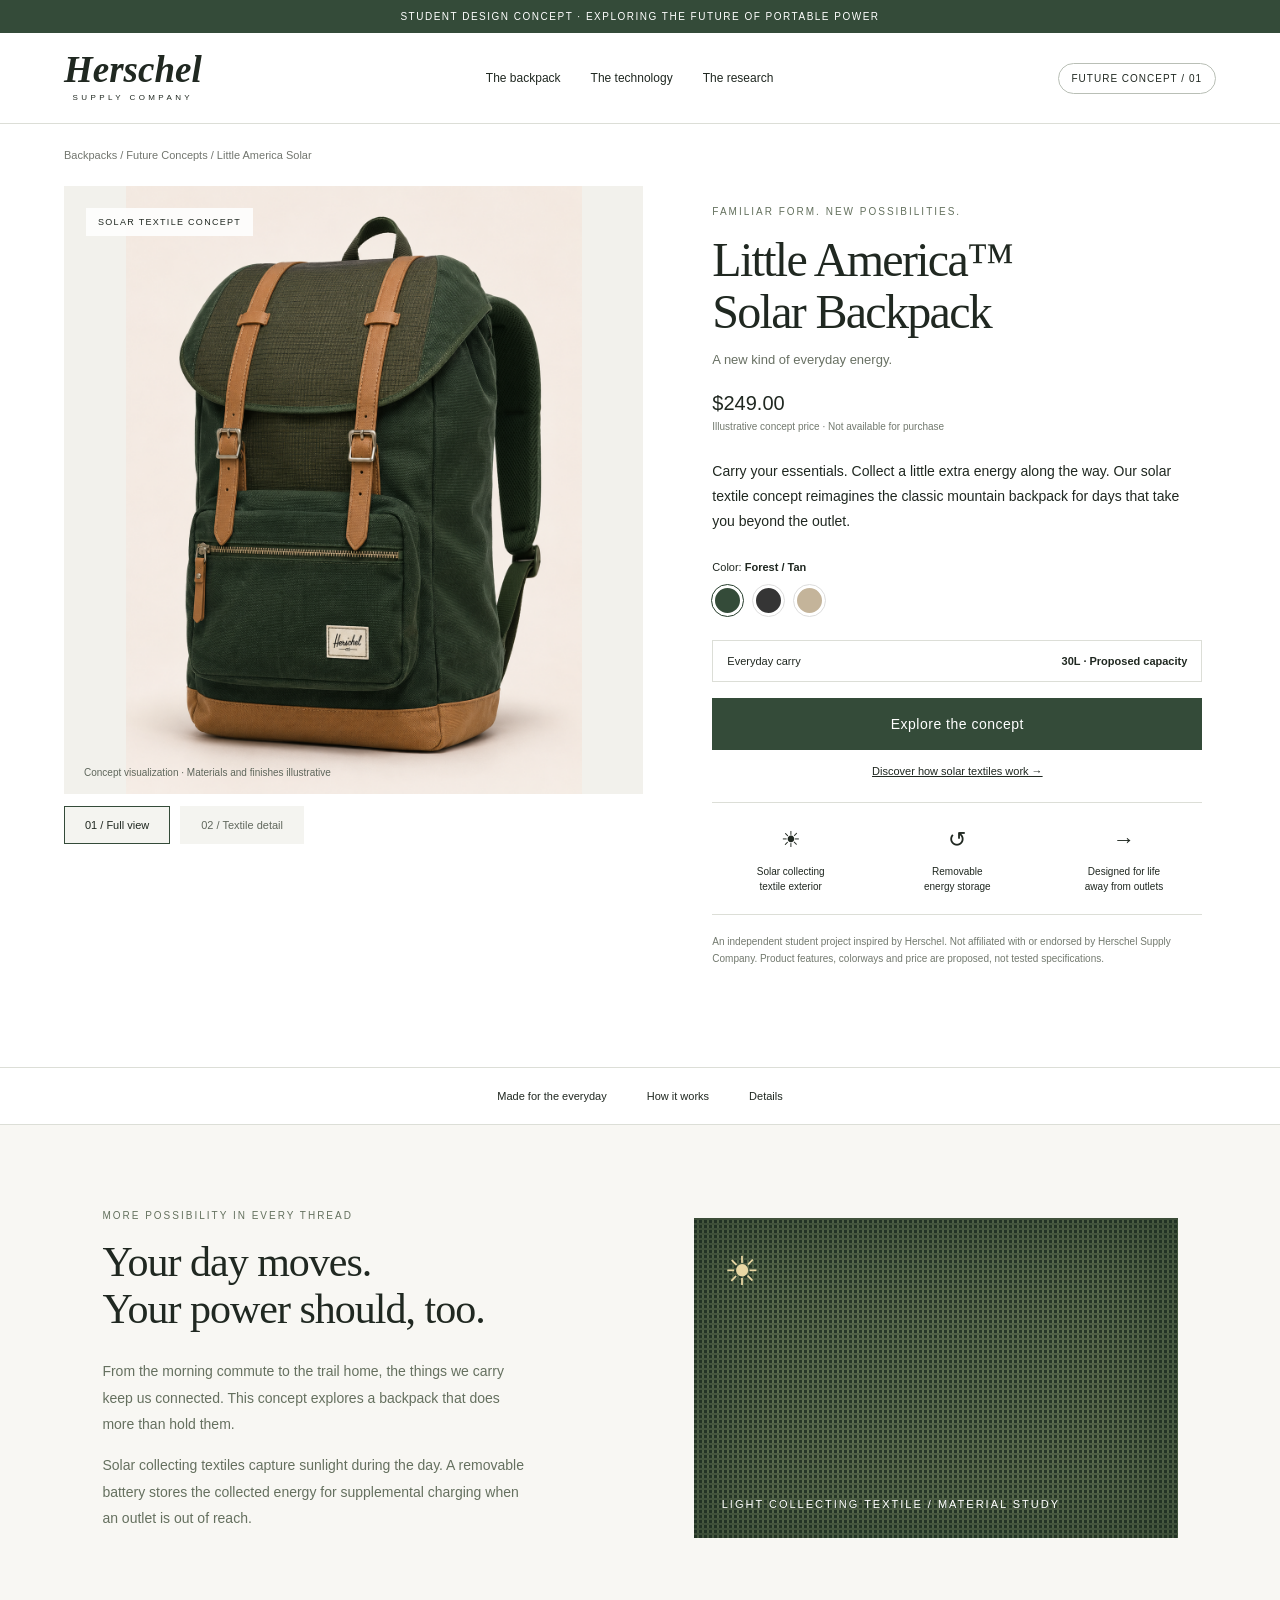
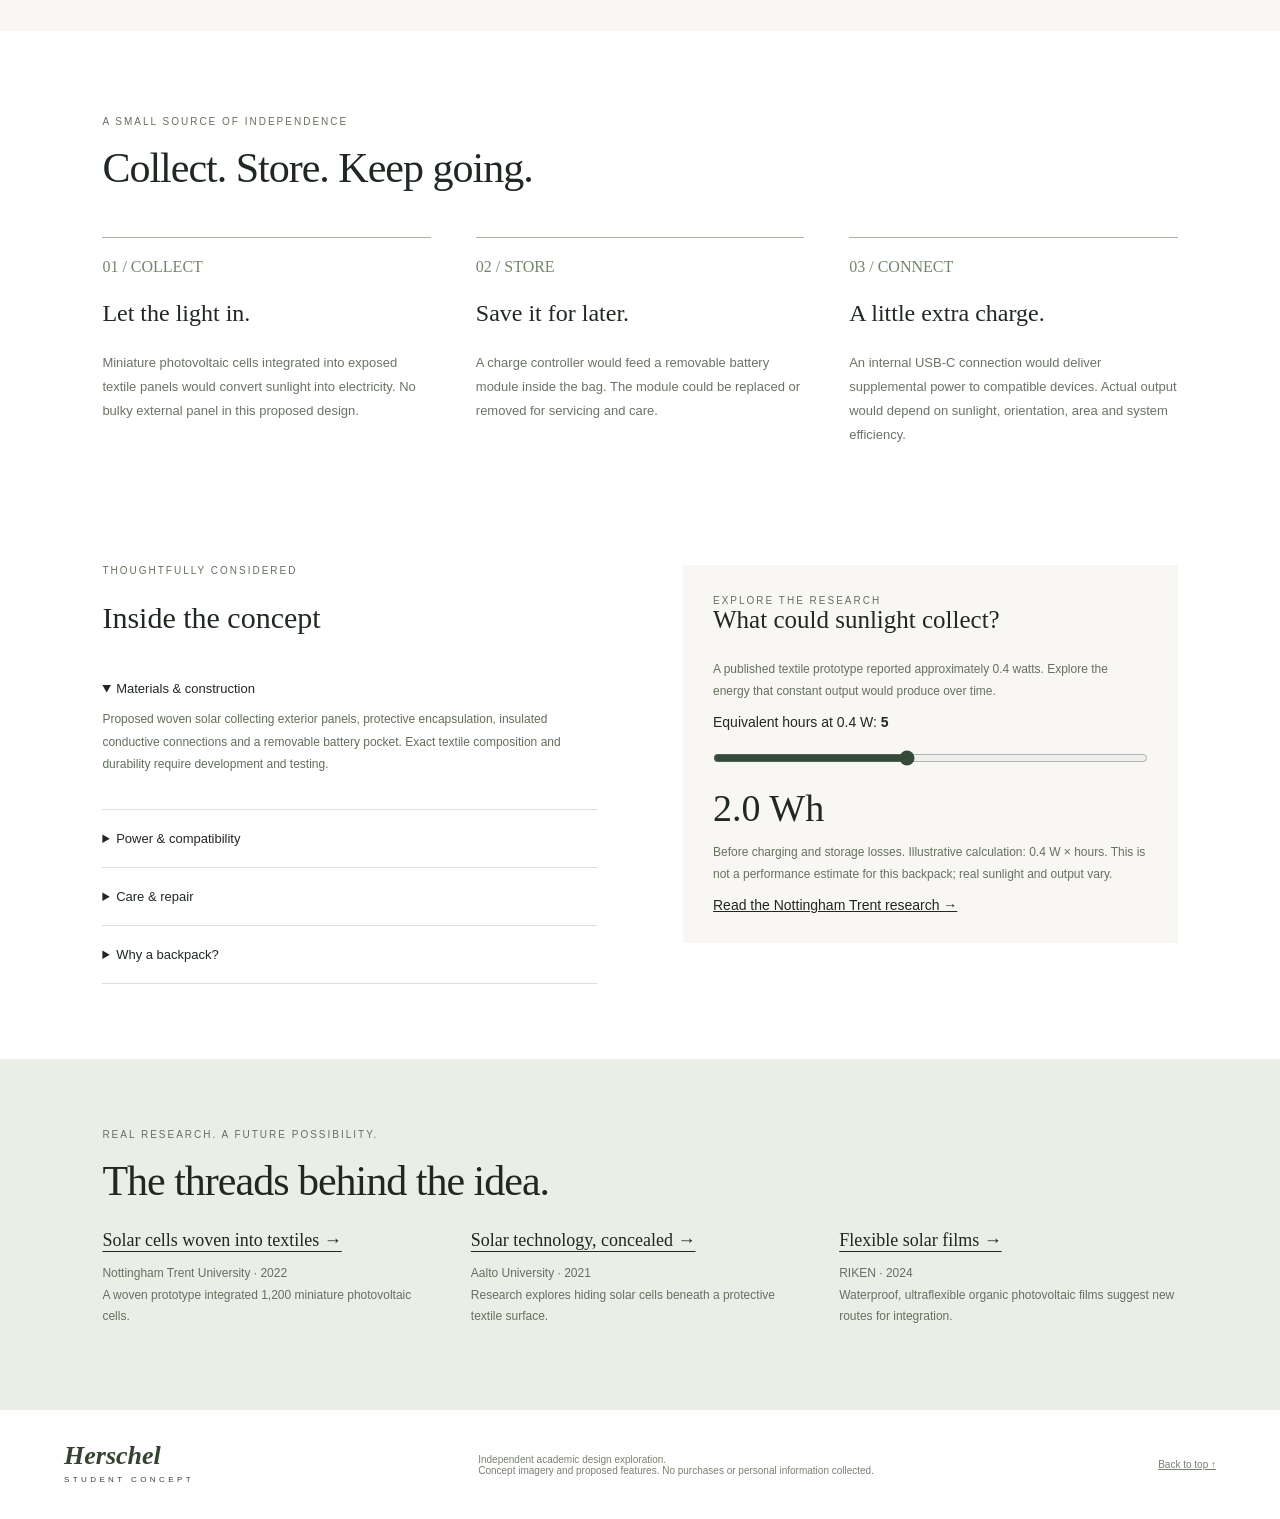
==== index.html @ d9dc550b "Add files via upload" ====
<!doctype html><html lang="en"><head><meta charset="utf-8"><meta name="viewport" content="width=device-width, initial-scale=1"><title>Little America Solar | Herschel Student Concept</title><meta name="description" content="A student design exploration of a solar textile backpack inspired by Herschel."><style>
:root{--ink:#202821;--green:#344b39;--paper:#f8f7f3;--line:#dcded7}*{box-sizing:border-box}html{scroll-behavior:smooth;scroll-padding-top:90px}body{margin:0;color:var(--ink);background:#fff;font-family:Arial,Helvetica,sans-serif;font-size:14px}button,a{ -webkit-tap-highlight-color:transparent}button{font:inherit;cursor:pointer}a{color:inherit}button:focus-visible,a:focus-visible,input:focus-visible{outline:3px solid #9d6e38;outline-offset:4px}.announcement{padding:11px;text-align:center;background:var(--green);color:white;font-size:10px;letter-spacing:1.5px;text-transform:uppercase}.header{height:91px;display:flex;align-items:center;justify-content:space-between;padding:0 5%;border-bottom:1px solid var(--line)}.logo{font-family:Georgia,serif;font-style:italic;font-size:37px;font-weight:bold;text-decoration:none;line-height:.85}.logo span{display:block;font:8px Arial;text-align:center;letter-spacing:3.4px;margin-top:8px}.nav{display:flex;gap:30px}.nav a{text-decoration:none;font-size:12px}.concept-pill{font-size:10px;border:1px solid #b9bfb6;padding:9px 13px;border-radius:20px;letter-spacing:1px}.breadcrumb{padding:25px 5%;color:#72766f;font-size:11px}.product{display:grid;grid-template-columns:1.15fr 1fr;gap:6%;padding:0 5% 70px}.gallery{position:relative}.photo{background:#f2f1ec;position:relative;overflow:hidden;aspect-ratio:1 / 1.05;display:flex;align-items:center;justify-content:center}.photo img{width:100%;height:100%;object-fit:contain;transition:transform .6s,filter .6s}.photo img.detail{transform:scale(1.8);transform-origin:50% 30%}.photo img.black{filter:grayscale(1) brightness(.72)}.photo img.sand{filter:sepia(.65) saturate(.65) brightness(1.12)}.image-tag{position:absolute;top:22px;left:22px;background:#ffffffdb;padding:9px 12px;font-size:9px;letter-spacing:1.3px}.image-caption{position:absolute;bottom:16px;left:20px;font-size:10px;color:#5f675c}.gallery-controls{display:flex;gap:10px;margin-top:12px}.gallery-controls button{background:#f4f4f0;border:1px solid transparent;padding:12px 20px;color:#62695e;font-size:11px}.gallery-controls button.active{border-color:var(--green);color:var(--ink)}.product-info{padding:20px 0;max-width:490px}.eyebrow{font-size:10px;letter-spacing:2px;text-transform:uppercase;color:#64715e}.product-info h1{font-family:Georgia,serif;font-weight:400;font-size:48px;letter-spacing:-1.7px;line-height:1.08;margin:17px 0 14px}.subtitle{color:#687063;font-size:13px}.price{font-size:20px;margin:25px 0 6px}.small{font-size:10px;color:#72796e}.intro{line-height:1.8;font-size:14px;margin:27px 0}.label{font-size:11px;margin:25px 0 12px}.swatches{display:flex;gap:10px}.swatch{width:31px;height:31px;border-radius:50%;border:3px solid white;outline:1px solid #ddd}.swatch[aria-pressed=true]{outline:1.5px solid #263d2c}.swatch:nth-child(1){background:#344b39}.swatch:nth-child(2){background:#353535}.swatch:nth-child(3){background:#c4b49a}.size{border:1px solid var(--line);padding:14px;display:flex;justify-content:space-between;margin:24px 0 16px;font-size:11px}.cta{width:100%;border:0;color:white;background:var(--green);padding:18px;letter-spacing:.5px}.cta:hover{background:#203e28}.inline-link{display:block;text-align:center;margin:15px;font-size:11px}.benefits{display:grid;grid-template-columns:repeat(3,1fr);gap:10px;margin-top:25px;padding:20px 0;border-top:1px solid var(--line);border-bottom:1px solid var(--line);text-align:center;font-size:10px;line-height:1.5}.benefits span{display:block;font-size:22px;margin-bottom:8px}.note{font-size:10px;line-height:1.7;color:#72796e;margin-top:18px}.section-nav{display:flex;justify-content:center;gap:40px;border-top:1px solid var(--line);border-bottom:1px solid var(--line);padding:22px;font-size:11px}.section-nav a{text-decoration:none}.story{background:var(--paper);padding:85px 8%;display:grid;grid-template-columns:1fr 1fr;gap:10%;align-items:center}.story h2,.technology h2,.research h2{font:42px/1.12 Georgia,serif;letter-spacing:-1px;margin:18px 0 25px}.story p{font-size:14px;line-height:1.9;color:#65705f;max-width:430px}.woven{height:320px;background:repeating-linear-gradient(0deg,transparent 0 3px,#506046 3px 5px),repeating-linear-gradient(90deg,#273728 0 3px,#5f7051 3px 5px);position:relative;box-shadow:inset 0 0 90px #182b1e88;display:flex;align-items:end;padding:28px;color:white}.woven span{font-size:11px;letter-spacing:2px}.woven:before{content:'☀';position:absolute;top:30px;left:30px;font-size:40px;color:#e9d7a4}.technology{padding:85px 8%}.steps{display:grid;grid-template-columns:repeat(3,1fr);gap:45px;margin-top:45px}.step-number{border-top:1px solid #a8b39f;padding-top:20px;color:#73856a;font:16px Georgia}.steps h3{font:24px Georgia}.steps p{color:#6b7367;font-size:13px;line-height:1.85}.specs{padding:20px 8% 75px;display:grid;grid-template-columns:1fr 1fr;gap:8%}.specs h2{font:30px Georgia}.specs details{border-bottom:1px solid var(--line);padding:21px 0}.specs summary{cursor:pointer;font-size:13px}.specs details p,.specs li{font-size:12px;line-height:1.9;color:#626e5b}.calculator{background:var(--paper);padding:30px;align-self:start}.calculator h3{font:25px Georgia;margin-top:0}.calculator p{font-size:12px;line-height:1.8;color:#66715f}.calculator input{width:100%;accent-color:var(--green);margin:20px 0}.energy{font:38px Georgia}.research{padding:70px 8%;background:#ebeee7}.research-grid{display:grid;grid-template-columns:repeat(3,1fr);gap:30px}.research a{font:18px Georgia;text-underline-offset:5px}.research p{font-size:12px;line-height:1.8;color:#65715e}.footer{padding:35px 5%;display:flex;justify-content:space-between;align-items:center;font-size:10px;color:#788071}.footer .logo{font-size:26px;color:#344330}dialog{border:0;padding:35px;max-width:450px;width:90%;box-shadow:0 20px 100px #0003}dialog::backdrop{background:#17251988}dialog h2{font:29px Georgia}dialog p{line-height:1.8;color:#68715f}dialog button{margin-top:15px} @media(max-width:750px){.header{height:76px}.logo{font-size:29px}.nav{display:none}.concept-pill{font-size:8px}.product{grid-template-columns:1fr;gap:10px}.product-info{max-width:none}.product-info h1{font-size:40px}.photo{aspect-ratio:1.05}.story{grid-template-columns:1fr;gap:30px;padding:55px 6%}.story h2,.technology h2,.research h2{font-size:33px}.technology,.research{padding:55px 6%}.steps,.research-grid,.specs{grid-template-columns:1fr;gap:20px}.section-nav{gap:20px}.specs{padding:0 6% 55px}.woven{height:240px}.footer{gap:30px;line-height:1.8}.gallery-controls button{flex:1;padding:12px 8px}}
</style></head><body>
<div class="announcement">Student design concept · Exploring the future of portable power</div><header class="header"><a class="logo" href="#">Herschel<span>SUPPLY COMPANY</span></a><nav class="nav" aria-label="Main navigation"><a href="#product">The backpack</a><a href="#technology">The technology</a><a href="#research">The research</a></nav><span class="concept-pill">FUTURE CONCEPT / 01</span></header>
<div class="breadcrumb">Backpacks / Future Concepts / Little America Solar</div>
<main><section class="product" id="product"><div class="gallery"><div class="photo"><img id="bag" src="assets/backpack.png" alt="Concept rendering of a forest green solar textile backpack with tan buckle straps"><span class="image-tag">SOLAR TEXTILE CONCEPT</span><span class="image-caption">Concept visualization · Materials and finishes illustrative</span></div><div class="gallery-controls" aria-label="Product views"><button class="active" data-view="full">01 / Full view</button><button data-view="detail">02 / Textile detail</button></div></div><div class="product-info"><div class="eyebrow">Familiar form. New possibilities.</div><h1>Little America™<br>Solar Backpack</h1><div class="subtitle">A new kind of everyday energy.</div><div class="price">$249.00</div><div class="small">Illustrative concept price · Not available for purchase</div><p class="intro">Carry your essentials. Collect a little extra energy along the way. Our solar textile concept reimagines the classic mountain backpack for days that take you beyond the outlet.</p><div class="label">Color: <strong id="color-name">Forest / Tan</strong></div><div class="swatches"><button class="swatch" data-color="forest" aria-label="Forest and tan" aria-pressed="true"></button><button class="swatch" data-color="black" aria-label="Black and tan" aria-pressed="false"></button><button class="swatch" data-color="sand" aria-label="Sand and tan" aria-pressed="false"></button></div><div class="size"><span>Everyday carry</span><strong>30L · Proposed capacity</strong></div><button class="cta" id="explore">Explore the concept</button><a class="inline-link" href="#technology">Discover how solar textiles work →</a><div class="benefits"><div><span>☀</span>Solar collecting<br>textile exterior</div><div><span>↺</span>Removable<br>energy storage</div><div><span>→</span>Designed for life<br>away from outlets</div></div><p class="note">An independent student project inspired by Herschel. Not affiliated with or endorsed by Herschel Supply Company. Product features, colorways and price are proposed, not tested specifications.</p></div></section>
<nav class="section-nav" aria-label="Page sections"><a href="#story">Made for the everyday</a><a href="#technology">How it works</a><a href="#details">Details</a></nav>
<section class="story" id="story"><div><div class="eyebrow">More possibility in every thread</div><h2>Your day moves.<br>Your power should, too.</h2><p>From the morning commute to the trail home, the things we carry keep us connected. This concept explores a backpack that does more than hold them.</p><p>Solar collecting textiles capture sunlight during the day. A removable battery stores the collected energy for supplemental charging when an outlet is out of reach.</p></div><div class="woven" role="img" aria-label="Illustrative close-up pattern of dark green woven solar textile"><span>LIGHT COLLECTING TEXTILE / MATERIAL STUDY</span></div></section>
<section class="technology" id="technology"><div class="eyebrow">A small source of independence</div><h2>Collect. Store. Keep going.</h2><div class="steps"><article><div class="step-number">01 / COLLECT</div><h3>Let the light in.</h3><p>Miniature photovoltaic cells integrated into exposed textile panels would convert sunlight into electricity. No bulky external panel in this proposed design.</p></article><article><div class="step-number">02 / STORE</div><h3>Save it for later.</h3><p>A charge controller would feed a removable battery module inside the bag. The module could be replaced or removed for servicing and care.</p></article><article><div class="step-number">03 / CONNECT</div><h3>A little extra charge.</h3><p>An internal USB-C connection would deliver supplemental power to compatible devices. Actual output would depend on sunlight, orientation, area and system efficiency.</p></article></div></section>
<section class="specs" id="details"><div><div class="eyebrow">Thoughtfully considered</div><h2>Inside the concept</h2><details open><summary>Materials & construction</summary><p>Proposed woven solar collecting exterior panels, protective encapsulation, insulated conductive connections and a removable battery pocket. Exact textile composition and durability require development and testing.</p></details><details><summary>Power & compatibility</summary><p>Solar collection → charge controller → battery module → USB-C output. Battery capacity, charging rate, device compatibility and weather resistance have not been validated. This concept makes no full-phone-charge or laptop-charging promise.</p></details><details><summary>Care & repair</summary><p>Designed around removable electronics and serviceable components. Proposed care: remove the battery before cleaning. Final care instructions would require testing of the complete backpack.</p></details><details><summary>Why a backpack?</summary><p>A backpack already travels with your devices. This project explores integrating supplemental energy collection into an object people carry across work, travel and outdoor routines.</p></details></div><aside class="calculator"><div class="eyebrow">Explore the research</div><h3>What could sunlight collect?</h3><p>A published textile prototype reported approximately 0.4 watts. Explore the energy that constant output would produce over time.</p><label for="sun">Equivalent hours at 0.4 W: <strong id="hours">5</strong></label><input id="sun" type="range" min="1" max="10" value="5"><div class="energy"><span id="energy">2.0</span> Wh</div><p>Before charging and storage losses. Illustrative calculation: 0.4 W × hours. This is not a performance estimate for this backpack; real sunlight and output vary.</p><a href="https://www.ntu.ac.uk/about-us/news/news-articles/2022/10/clothing-embedded-with-1%2C200-tiny-solar-panels-illuminates-future-of-wearable-tech" target="_blank" rel="noopener">Read the Nottingham Trent research →</a></aside></section>
<section class="research" id="research"><div class="eyebrow">Real research. A future possibility.</div><h2>The threads behind the idea.</h2><div class="research-grid"><article><a href="https://www.ntu.ac.uk/about-us/news/news-articles/2022/10/clothing-embedded-with-1%2C200-tiny-solar-panels-illuminates-future-of-wearable-tech" target="_blank" rel="noopener">Solar cells woven into textiles →</a><p>Nottingham Trent University · 2022<br>A woven prototype integrated 1,200 miniature photovoltaic cells.</p></article><article><a href="https://www.aalto.fi/en/news/researchers-developed-invisible-machine-washable-solar-cell-technology-for-clothing" target="_blank" rel="noopener">Solar technology, concealed →</a><p>Aalto University · 2021<br>Research explores hiding solar cells beneath a protective textile surface.</p></article><article><a href="https://www.riken.jp/en/news_pubs/research_news/pr/2024/20240201_4/index.html" target="_blank" rel="noopener">Flexible solar films →</a><p>RIKEN · 2024<br>Waterproof, ultraflexible organic photovoltaic films suggest new routes for integration.</p></article></div></section></main>
<footer class="footer"><div class="logo">Herschel<span>STUDENT CONCEPT</span></div><div>Independent academic design exploration.<br>Concept imagery and proposed features. No purchases or personal information collected.</div><a href="#product">Back to top ↑</a></footer>
<dialog id="concept-dialog"><div class="eyebrow">Future concept / 01</div><h2>Meet your everyday energy companion.</h2><p>This interactive student prototype explores solar textiles, removable energy storage and familiar backpack design. It is not an available Herschel product.</p><p>Explore the material research and sunlight calculator to see the thinking behind the concept.</p><button class="cta" id="close-dialog">Keep exploring</button></dialog>
<script>const bag=document.querySelector('#bag');let color='forest';let view='full';function updateBag(){bag.className=(color==='forest'?'':color)+' '+(view==='detail'?'detail':'');bag.alt='Concept rendering of '+color+' solar textile backpack'+(view==='detail'?', enlarged textile view':' with tan buckle straps')}document.querySelectorAll('[data-color]').forEach(b=>b.addEventListener('click',()=>{color=b.dataset.color;document.querySelectorAll('[data-color]').forEach(x=>x.setAttribute('aria-pressed',String(x===b)));document.querySelector('#color-name').textContent={forest:'Forest / Tan',black:'Black / Tan',sand:'Sand / Tan'}[color];updateBag()}));document.querySelectorAll('[data-view]').forEach(b=>b.addEventListener('click',()=>{view=b.dataset.view;document.querySelectorAll('[data-view]').forEach(x=>x.classList.toggle('active',x===b));updateBag()}));document.querySelector('#sun').addEventListener('input',e=>{document.querySelector('#hours').textContent=e.target.value;document.querySelector('#energy').textContent=(e.target.value*.4).toFixed(1)});const dialog=document.querySelector('dialog');document.querySelector('#explore').onclick=()=>dialog.showModal();document.querySelector('#close-dialog').onclick=()=>dialog.close();dialog.addEventListener('click',e=>{if(e.target===dialog){const r=dialog.getBoundingClientRect();if(e.clientX<r.left||e.clientX>r.right||e.clientY<r.top||e.clientY>r.bottom)dialog.close()}});</script></body></html>
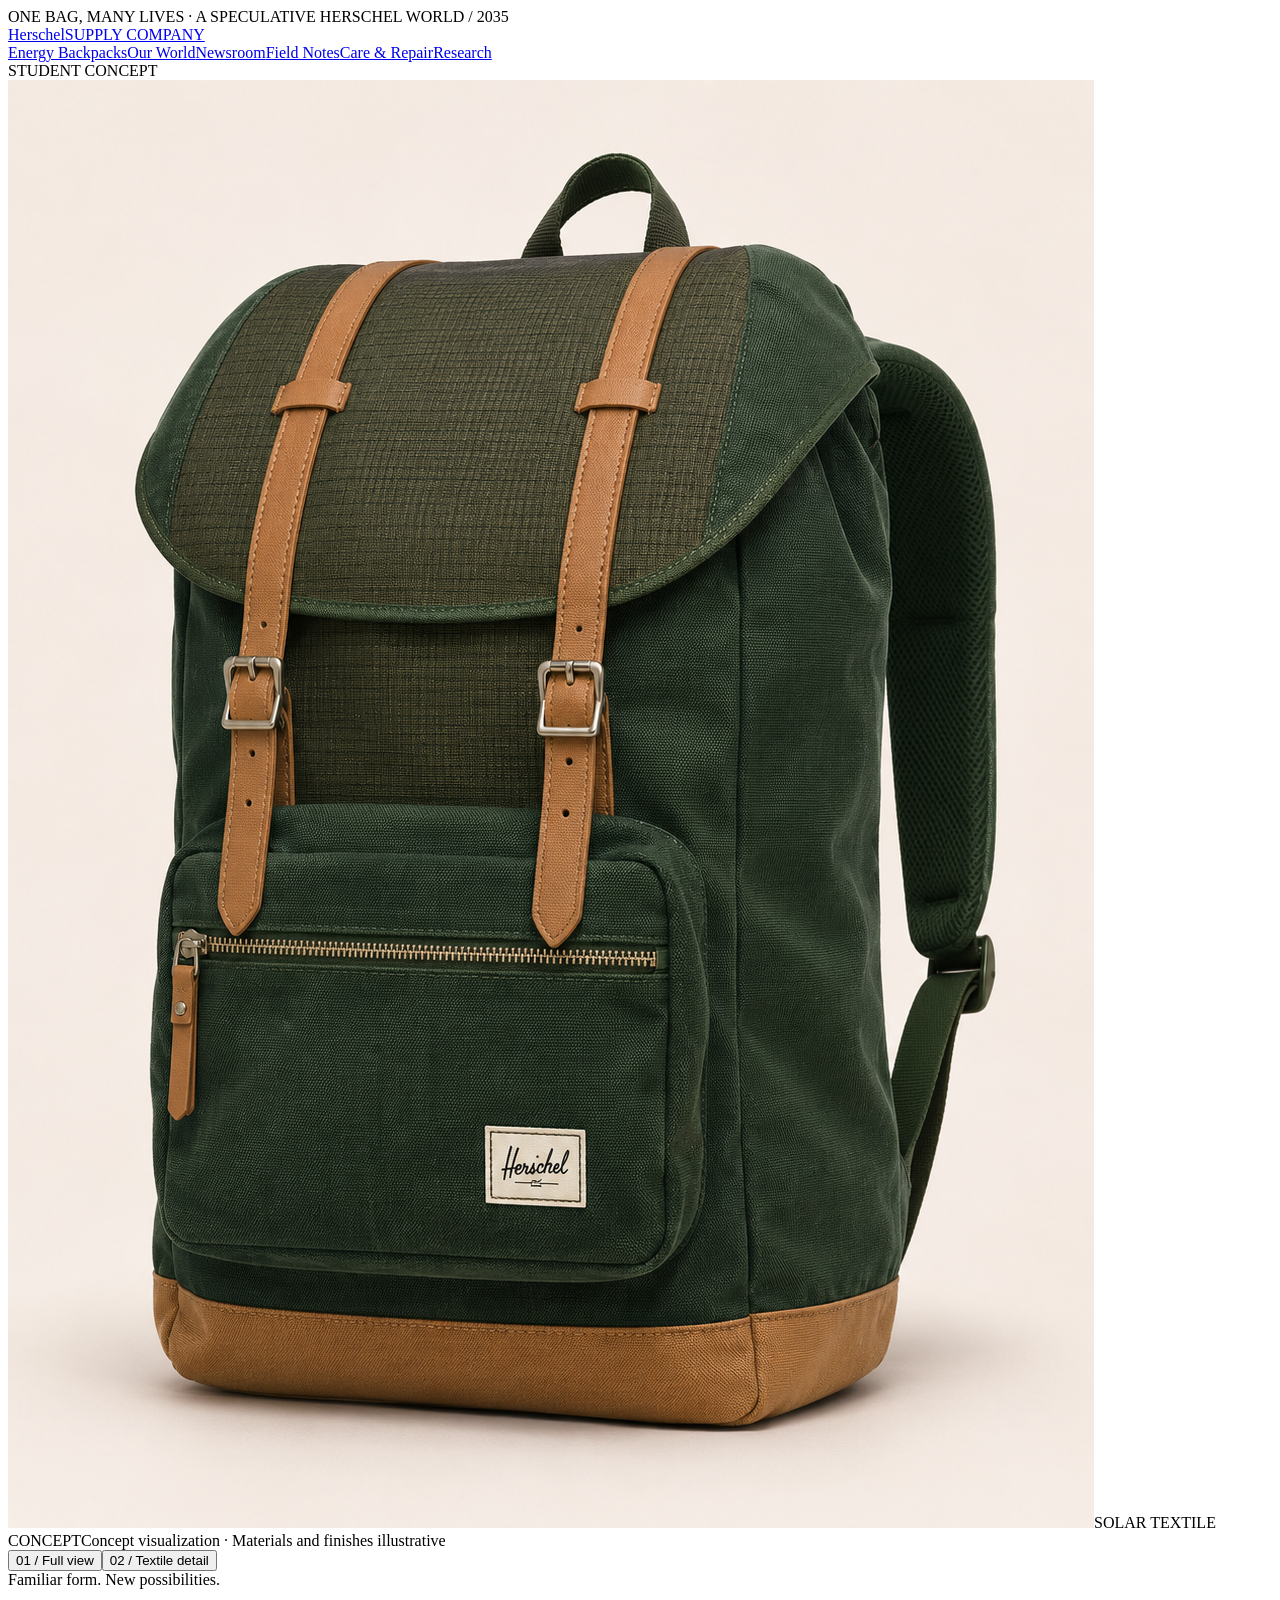
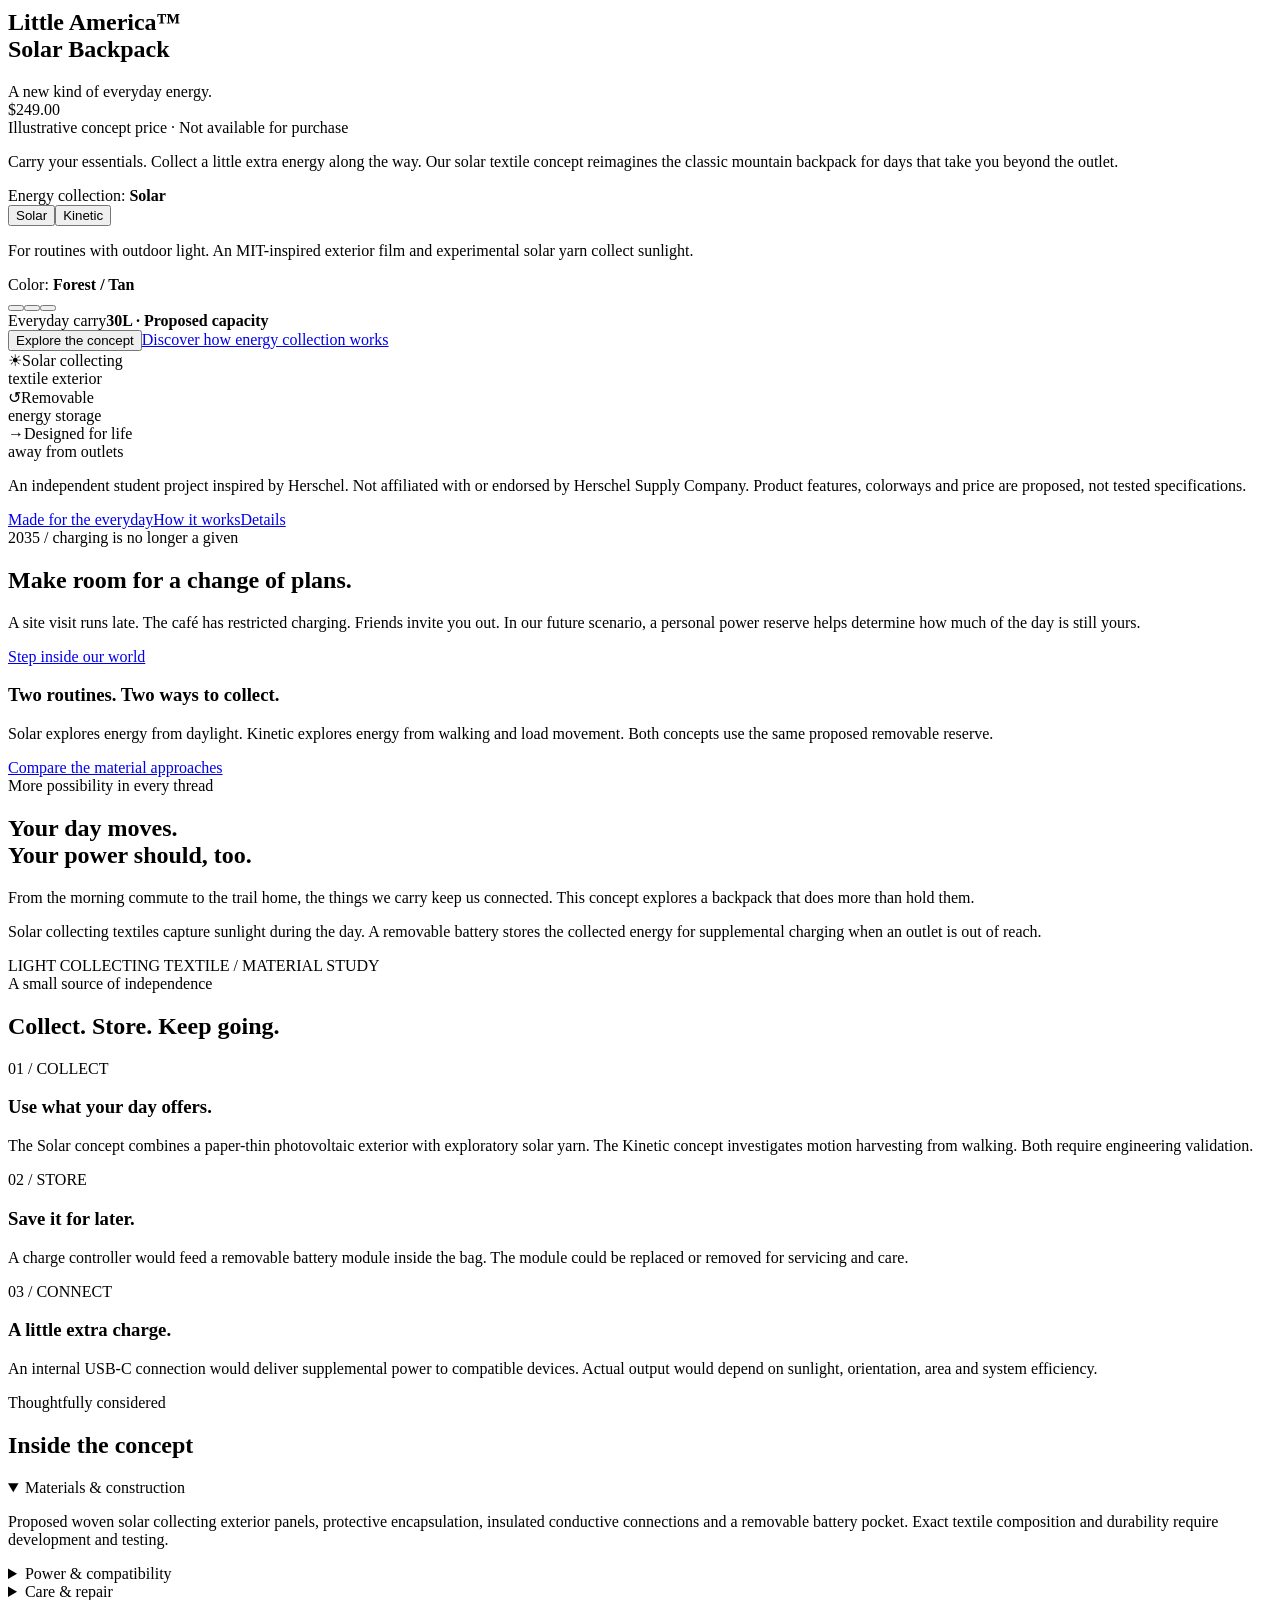
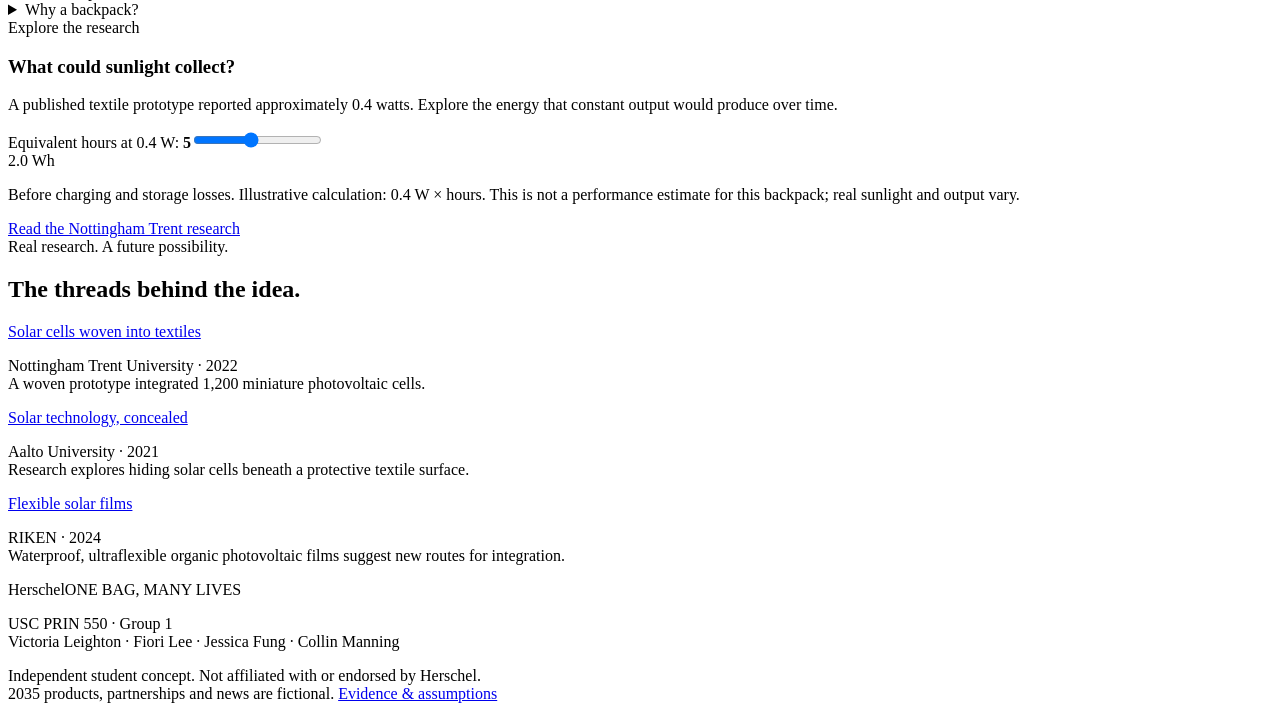
==== commit e1ccb5ec: "Add files via upload" ====
--- a/index.html
+++ b/index.html
@@ -1,14 +1,8 @@
-<!doctype html><html lang="en"><head><meta charset="utf-8"><meta name="viewport" content="width=device-width, initial-scale=1"><title>Little America Solar | Herschel Student Concept</title><meta name="description" content="A student design exploration of a solar textile backpack inspired by Herschel."><style>
-:root{--ink:#202821;--green:#344b39;--paper:#f8f7f3;--line:#dcded7}*{box-sizing:border-box}html{scroll-behavior:smooth;scroll-padding-top:90px}body{margin:0;color:var(--ink);background:#fff;font-family:Arial,Helvetica,sans-serif;font-size:14px}button,a{ -webkit-tap-highlight-color:transparent}button{font:inherit;cursor:pointer}a{color:inherit}button:focus-visible,a:focus-visible,input:focus-visible{outline:3px solid #9d6e38;outline-offset:4px}.announcement{padding:11px;text-align:center;background:var(--green);color:white;font-size:10px;letter-spacing:1.5px;text-transform:uppercase}.header{height:91px;display:flex;align-items:center;justify-content:space-between;padding:0 5%;border-bottom:1px solid var(--line)}.logo{font-family:Georgia,serif;font-style:italic;font-size:37px;font-weight:bold;text-decoration:none;line-height:.85}.logo span{display:block;font:8px Arial;text-align:center;letter-spacing:3.4px;margin-top:8px}.nav{display:flex;gap:30px}.nav a{text-decoration:none;font-size:12px}.concept-pill{font-size:10px;border:1px solid #b9bfb6;padding:9px 13px;border-radius:20px;letter-spacing:1px}.breadcrumb{padding:25px 5%;color:#72766f;font-size:11px}.product{display:grid;grid-template-columns:1.15fr 1fr;gap:6%;padding:0 5% 70px}.gallery{position:relative}.photo{background:#f2f1ec;position:relative;overflow:hidden;aspect-ratio:1 / 1.05;display:flex;align-items:center;justify-content:center}.photo img{width:100%;height:100%;object-fit:contain;transition:transform .6s,filter .6s}.photo img.detail{transform:scale(1.8);transform-origin:50% 30%}.photo img.black{filter:grayscale(1) brightness(.72)}.photo img.sand{filter:sepia(.65) saturate(.65) brightness(1.12)}.image-tag{position:absolute;top:22px;left:22px;background:#ffffffdb;padding:9px 12px;font-size:9px;letter-spacing:1.3px}.image-caption{position:absolute;bottom:16px;left:20px;font-size:10px;color:#5f675c}.gallery-controls{display:flex;gap:10px;margin-top:12px}.gallery-controls button{background:#f4f4f0;border:1px solid transparent;padding:12px 20px;color:#62695e;font-size:11px}.gallery-controls button.active{border-color:var(--green);color:var(--ink)}.product-info{padding:20px 0;max-width:490px}.eyebrow{font-size:10px;letter-spacing:2px;text-transform:uppercase;color:#64715e}.product-info h1{font-family:Georgia,serif;font-weight:400;font-size:48px;letter-spacing:-1.7px;line-height:1.08;margin:17px 0 14px}.subtitle{color:#687063;font-size:13px}.price{font-size:20px;margin:25px 0 6px}.small{font-size:10px;color:#72796e}.intro{line-height:1.8;font-size:14px;margin:27px 0}.label{font-size:11px;margin:25px 0 12px}.swatches{display:flex;gap:10px}.swatch{width:31px;height:31px;border-radius:50%;border:3px solid white;outline:1px solid #ddd}.swatch[aria-pressed=true]{outline:1.5px solid #263d2c}.swatch:nth-child(1){background:#344b39}.swatch:nth-child(2){background:#353535}.swatch:nth-child(3){background:#c4b49a}.size{border:1px solid var(--line);padding:14px;display:flex;justify-content:space-between;margin:24px 0 16px;font-size:11px}.cta{width:100%;border:0;color:white;background:var(--green);padding:18px;letter-spacing:.5px}.cta:hover{background:#203e28}.inline-link{display:block;text-align:center;margin:15px;font-size:11px}.benefits{display:grid;grid-template-columns:repeat(3,1fr);gap:10px;margin-top:25px;padding:20px 0;border-top:1px solid var(--line);border-bottom:1px solid var(--line);text-align:center;font-size:10px;line-height:1.5}.benefits span{display:block;font-size:22px;margin-bottom:8px}.note{font-size:10px;line-height:1.7;color:#72796e;margin-top:18px}.section-nav{display:flex;justify-content:center;gap:40px;border-top:1px solid var(--line);border-bottom:1px solid var(--line);padding:22px;font-size:11px}.section-nav a{text-decoration:none}.story{background:var(--paper);padding:85px 8%;display:grid;grid-template-columns:1fr 1fr;gap:10%;align-items:center}.story h2,.technology h2,.research h2{font:42px/1.12 Georgia,serif;letter-spacing:-1px;margin:18px 0 25px}.story p{font-size:14px;line-height:1.9;color:#65705f;max-width:430px}.woven{height:320px;background:repeating-linear-gradient(0deg,transparent 0 3px,#506046 3px 5px),repeating-linear-gradient(90deg,#273728 0 3px,#5f7051 3px 5px);position:relative;box-shadow:inset 0 0 90px #182b1e88;display:flex;align-items:end;padding:28px;color:white}.woven span{font-size:11px;letter-spacing:2px}.woven:before{content:'☀';position:absolute;top:30px;left:30px;font-size:40px;color:#e9d7a4}.technology{padding:85px 8%}.steps{display:grid;grid-template-columns:repeat(3,1fr);gap:45px;margin-top:45px}.step-number{border-top:1px solid #a8b39f;padding-top:20px;color:#73856a;font:16px Georgia}.steps h3{font:24px Georgia}.steps p{color:#6b7367;font-size:13px;line-height:1.85}.specs{padding:20px 8% 75px;display:grid;grid-template-columns:1fr 1fr;gap:8%}.specs h2{font:30px Georgia}.specs details{border-bottom:1px solid var(--line);padding:21px 0}.specs summary{cursor:pointer;font-size:13px}.specs details p,.specs li{font-size:12px;line-height:1.9;color:#626e5b}.calculator{background:var(--paper);padding:30px;align-self:start}.calculator h3{font:25px Georgia;margin-top:0}.calculator p{font-size:12px;line-height:1.8;color:#66715f}.calculator input{width:100%;accent-color:var(--green);margin:20px 0}.energy{font:38px Georgia}.research{padding:70px 8%;background:#ebeee7}.research-grid{display:grid;grid-template-columns:repeat(3,1fr);gap:30px}.research a{font:18px Georgia;text-underline-offset:5px}.research p{font-size:12px;line-height:1.8;color:#65715e}.footer{padding:35px 5%;display:flex;justify-content:space-between;align-items:center;font-size:10px;color:#788071}.footer .logo{font-size:26px;color:#344330}dialog{border:0;padding:35px;max-width:450px;width:90%;box-shadow:0 20px 100px #0003}dialog::backdrop{background:#17251988}dialog h2{font:29px Georgia}dialog p{line-height:1.8;color:#68715f}dialog button{margin-top:15px} @media(max-width:750px){.header{height:76px}.logo{font-size:29px}.nav{display:none}.concept-pill{font-size:8px}.product{grid-template-columns:1fr;gap:10px}.product-info{max-width:none}.product-info h1{font-size:40px}.photo{aspect-ratio:1.05}.story{grid-template-columns:1fr;gap:30px;padding:55px 6%}.story h2,.technology h2,.research h2{font-size:33px}.technology,.research{padding:55px 6%}.steps,.research-grid,.specs{grid-template-columns:1fr;gap:20px}.section-nav{gap:20px}.specs{padding:0 6% 55px}.woven{height:240px}.footer{gap:30px;line-height:1.8}.gallery-controls button{flex:1;padding:12px 8px}}
-</style></head><body>
-<div class="announcement">Student design concept · Exploring the future of portable power</div><header class="header"><a class="logo" href="#">Herschel<span>SUPPLY COMPANY</span></a><nav class="nav" aria-label="Main navigation"><a href="#product">The backpack</a><a href="#technology">The technology</a><a href="#research">The research</a></nav><span class="concept-pill">FUTURE CONCEPT / 01</span></header>
-<div class="breadcrumb">Backpacks / Future Concepts / Little America Solar</div>
-<main><section class="product" id="product"><div class="gallery"><div class="photo"><img id="bag" src="assets/backpack.png" alt="Concept rendering of a forest green solar textile backpack with tan buckle straps"><span class="image-tag">SOLAR TEXTILE CONCEPT</span><span class="image-caption">Concept visualization · Materials and finishes illustrative</span></div><div class="gallery-controls" aria-label="Product views"><button class="active" data-view="full">01 / Full view</button><button data-view="detail">02 / Textile detail</button></div></div><div class="product-info"><div class="eyebrow">Familiar form. New possibilities.</div><h1>Little America™<br>Solar Backpack</h1><div class="subtitle">A new kind of everyday energy.</div><div class="price">$249.00</div><div class="small">Illustrative concept price · Not available for purchase</div><p class="intro">Carry your essentials. Collect a little extra energy along the way. Our solar textile concept reimagines the classic mountain backpack for days that take you beyond the outlet.</p><div class="label">Color: <strong id="color-name">Forest / Tan</strong></div><div class="swatches"><button class="swatch" data-color="forest" aria-label="Forest and tan" aria-pressed="true"></button><button class="swatch" data-color="black" aria-label="Black and tan" aria-pressed="false"></button><button class="swatch" data-color="sand" aria-label="Sand and tan" aria-pressed="false"></button></div><div class="size"><span>Everyday carry</span><strong>30L · Proposed capacity</strong></div><button class="cta" id="explore">Explore the concept</button><a class="inline-link" href="#technology">Discover how solar textiles work →</a><div class="benefits"><div><span>☀</span>Solar collecting<br>textile exterior</div><div><span>↺</span>Removable<br>energy storage</div><div><span>→</span>Designed for life<br>away from outlets</div></div><p class="note">An independent student project inspired by Herschel. Not affiliated with or endorsed by Herschel Supply Company. Product features, colorways and price are proposed, not tested specifications.</p></div></section>
+<!doctype html><html lang="en"><head><meta charset="utf-8"><meta name="viewport" content="width=device-width, initial-scale=1"><title>Energy Backpacks | One Bag, Many Lives</title><meta name="description" content="A student exploration of backpacks, portable energy and life in 2035."><link rel="stylesheet" href="assets/site.css"></head><body><div class="announcement">ONE BAG, MANY LIVES · A SPECULATIVE HERSCHEL WORLD / 2035</div><header class="header"><a class="logo" href="index.html">Herschel<span>SUPPLY COMPANY</span></a><nav class="nav" aria-label="Main navigation"><a href="index.html" aria-current="page">Energy Backpacks</a><a href="about.html">Our World</a><a href="press.html">Newsroom</a><a href="community.html">Field Notes</a><a href="care.html">Care & Repair</a><a href="research.html">Research</a></nav><span class="concept-pill">STUDENT CONCEPT</span></header><main><section class="product" id="product"><div class="gallery"><div class="photo"><img id="bag" src="assets/backpack.png" alt="Concept rendering of a forest green solar textile backpack with tan buckle straps"><span class="image-tag" id="image-tag">SOLAR TEXTILE CONCEPT</span><span class="image-caption">Concept visualization · Materials and finishes illustrative</span></div><div class="gallery-controls" aria-label="Product views"><button class="active" data-view="full">01 / Full view</button><button data-view="detail">02 / Textile detail</button></div></div><div class="product-info"><div class="eyebrow">Familiar form. New possibilities.</div><h1>Little America™<br><span id="product-type">Solar Backpack</span></h1><div class="subtitle">A new kind of everyday energy.</div><div class="price" id="product-price">$249.00</div><div class="small">Illustrative concept price · Not available for purchase</div><p class="intro" id="product-intro">Carry your essentials. Collect a little extra energy along the way. Our solar textile concept reimagines the classic mountain backpack for days that take you beyond the outlet.</p><div class="label">Energy collection: <strong id="type-name">Solar</strong></div><div class="type-buttons"><button class="active" data-type="solar" aria-pressed="true">Solar</button><button data-type="kinetic" aria-pressed="false">Kinetic</button></div><p class="type-note" id="type-note">For routines with outdoor light. An MIT-inspired exterior film and experimental solar yarn collect sunlight.</p><div class="label">Color: <strong id="color-name">Forest / Tan</strong></div><div class="swatches"><button class="swatch" data-color="forest" aria-label="Forest and tan" aria-pressed="true"></button><button class="swatch" data-color="black" aria-label="Black and tan" aria-pressed="false"></button><button class="swatch" data-color="sand" aria-label="Sand and tan" aria-pressed="false"></button></div><div class="size"><span>Everyday carry</span><strong>30L · Proposed capacity</strong></div><button class="cta" id="explore">Explore the concept</button><a class="inline-link" href="#technology">Discover how energy collection works</a><div class="benefits" id="product-benefits"><div><span>☀</span>Solar collecting<br>textile exterior</div><div><span>↺</span>Removable<br>energy storage</div><div><span>→</span>Designed for life<br>away from outlets</div></div><p class="note">An independent student project inspired by Herschel. Not affiliated with or endorsed by Herschel Supply Company. Product features, colorways and price are proposed, not tested specifications.</p></div></section>
 <nav class="section-nav" aria-label="Page sections"><a href="#story">Made for the everyday</a><a href="#technology">How it works</a><a href="#details">Details</a></nav>
-<section class="story" id="story"><div><div class="eyebrow">More possibility in every thread</div><h2>Your day moves.<br>Your power should, too.</h2><p>From the morning commute to the trail home, the things we carry keep us connected. This concept explores a backpack that does more than hold them.</p><p>Solar collecting textiles capture sunlight during the day. A removable battery stores the collected energy for supplemental charging when an outlet is out of reach.</p></div><div class="woven" role="img" aria-label="Illustrative close-up pattern of dark green woven solar textile"><span>LIGHT COLLECTING TEXTILE / MATERIAL STUDY</span></div></section>
-<section class="technology" id="technology"><div class="eyebrow">A small source of independence</div><h2>Collect. Store. Keep going.</h2><div class="steps"><article><div class="step-number">01 / COLLECT</div><h3>Let the light in.</h3><p>Miniature photovoltaic cells integrated into exposed textile panels would convert sunlight into electricity. No bulky external panel in this proposed design.</p></article><article><div class="step-number">02 / STORE</div><h3>Save it for later.</h3><p>A charge controller would feed a removable battery module inside the bag. The module could be replaced or removed for servicing and care.</p></article><article><div class="step-number">03 / CONNECT</div><h3>A little extra charge.</h3><p>An internal USB-C connection would deliver supplemental power to compatible devices. Actual output would depend on sunlight, orientation, area and system efficiency.</p></article></div></section>
-<section class="specs" id="details"><div><div class="eyebrow">Thoughtfully considered</div><h2>Inside the concept</h2><details open><summary>Materials & construction</summary><p>Proposed woven solar collecting exterior panels, protective encapsulation, insulated conductive connections and a removable battery pocket. Exact textile composition and durability require development and testing.</p></details><details><summary>Power & compatibility</summary><p>Solar collection → charge controller → battery module → USB-C output. Battery capacity, charging rate, device compatibility and weather resistance have not been validated. This concept makes no full-phone-charge or laptop-charging promise.</p></details><details><summary>Care & repair</summary><p>Designed around removable electronics and serviceable components. Proposed care: remove the battery before cleaning. Final care instructions would require testing of the complete backpack.</p></details><details><summary>Why a backpack?</summary><p>A backpack already travels with your devices. This project explores integrating supplemental energy collection into an object people carry across work, travel and outdoor routines.</p></details></div><aside class="calculator"><div class="eyebrow">Explore the research</div><h3>What could sunlight collect?</h3><p>A published textile prototype reported approximately 0.4 watts. Explore the energy that constant output would produce over time.</p><label for="sun">Equivalent hours at 0.4 W: <strong id="hours">5</strong></label><input id="sun" type="range" min="1" max="10" value="5"><div class="energy"><span id="energy">2.0</span> Wh</div><p>Before charging and storage losses. Illustrative calculation: 0.4 W × hours. This is not a performance estimate for this backpack; real sunlight and output vary.</p><a href="https://www.ntu.ac.uk/about-us/news/news-articles/2022/10/clothing-embedded-with-1%2C200-tiny-solar-panels-illuminates-future-of-wearable-tech" target="_blank" rel="noopener">Read the Nottingham Trent research →</a></aside></section>
-<section class="research" id="research"><div class="eyebrow">Real research. A future possibility.</div><h2>The threads behind the idea.</h2><div class="research-grid"><article><a href="https://www.ntu.ac.uk/about-us/news/news-articles/2022/10/clothing-embedded-with-1%2C200-tiny-solar-panels-illuminates-future-of-wearable-tech" target="_blank" rel="noopener">Solar cells woven into textiles →</a><p>Nottingham Trent University · 2022<br>A woven prototype integrated 1,200 miniature photovoltaic cells.</p></article><article><a href="https://www.aalto.fi/en/news/researchers-developed-invisible-machine-washable-solar-cell-technology-for-clothing" target="_blank" rel="noopener">Solar technology, concealed →</a><p>Aalto University · 2021<br>Research explores hiding solar cells beneath a protective textile surface.</p></article><article><a href="https://www.riken.jp/en/news_pubs/research_news/pr/2024/20240201_4/index.html" target="_blank" rel="noopener">Flexible solar films →</a><p>RIKEN · 2024<br>Waterproof, ultraflexible organic photovoltaic films suggest new routes for integration.</p></article></div></section></main>
-<footer class="footer"><div class="logo">Herschel<span>STUDENT CONCEPT</span></div><div>Independent academic design exploration.<br>Concept imagery and proposed features. No purchases or personal information collected.</div><a href="#product">Back to top ↑</a></footer>
-<dialog id="concept-dialog"><div class="eyebrow">Future concept / 01</div><h2>Meet your everyday energy companion.</h2><p>This interactive student prototype explores solar textiles, removable energy storage and familiar backpack design. It is not an available Herschel product.</p><p>Explore the material research and sunlight calculator to see the thinking behind the concept.</p><button class="cta" id="close-dialog">Keep exploring</button></dialog>
-<script>const bag=document.querySelector('#bag');let color='forest';let view='full';function updateBag(){bag.className=(color==='forest'?'':color)+' '+(view==='detail'?'detail':'');bag.alt='Concept rendering of '+color+' solar textile backpack'+(view==='detail'?', enlarged textile view':' with tan buckle straps')}document.querySelectorAll('[data-color]').forEach(b=>b.addEventListener('click',()=>{color=b.dataset.color;document.querySelectorAll('[data-color]').forEach(x=>x.setAttribute('aria-pressed',String(x===b)));document.querySelector('#color-name').textContent={forest:'Forest / Tan',black:'Black / Tan',sand:'Sand / Tan'}[color];updateBag()}));document.querySelectorAll('[data-view]').forEach(b=>b.addEventListener('click',()=>{view=b.dataset.view;document.querySelectorAll('[data-view]').forEach(x=>x.classList.toggle('active',x===b));updateBag()}));document.querySelector('#sun').addEventListener('input',e=>{document.querySelector('#hours').textContent=e.target.value;document.querySelector('#energy').textContent=(e.target.value*.4).toFixed(1)});const dialog=document.querySelector('dialog');document.querySelector('#explore').onclick=()=>dialog.showModal();document.querySelector('#close-dialog').onclick=()=>dialog.close();dialog.addEventListener('click',e=>{if(e.target===dialog){const r=dialog.getBoundingClientRect();if(e.clientX<r.left||e.clientX>r.right||e.clientY<r.top||e.clientY>r.bottom)dialog.close()}});</script></body></html>
+<section class="page-content"><div class="grid-two"><div><div class="eyebrow">2035 / charging is no longer a given</div><h2>Make room for a change of plans.</h2><p>A site visit runs late. The café has restricted charging. Friends invite you out. In our future scenario, a personal power reserve helps determine how much of the day is still yours.</p><a class="text-link" href="about.html">Step inside our world</a></div><div class="panel"><h3>Two routines. Two ways to collect.</h3><p>Solar explores energy from daylight. Kinetic explores energy from walking and load movement. Both concepts use the same proposed removable reserve.</p><a class="text-link" href="research.html">Compare the material approaches</a></div></div></section><section class="story" id="story"><div><div class="eyebrow">More possibility in every thread</div><h2>Your day moves.<br>Your power should, too.</h2><p>From the morning commute to the trail home, the things we carry keep us connected. This concept explores a backpack that does more than hold them.</p><p>Solar collecting textiles capture sunlight during the day. A removable battery stores the collected energy for supplemental charging when an outlet is out of reach.</p></div><div class="woven" role="img" aria-label="Illustrative close-up pattern of dark green woven solar textile"><span>LIGHT COLLECTING TEXTILE / MATERIAL STUDY</span></div></section>
+<section class="technology" id="technology"><div class="eyebrow">A small source of independence</div><h2>Collect. Store. Keep going.</h2><div class="steps"><article><div class="step-number">01 / COLLECT</div><h3>Use what your day offers.</h3><p>The Solar concept combines a paper-thin photovoltaic exterior with exploratory solar yarn. The Kinetic concept investigates motion harvesting from walking. Both require engineering validation.</p></article><article><div class="step-number">02 / STORE</div><h3>Save it for later.</h3><p>A charge controller would feed a removable battery module inside the bag. The module could be replaced or removed for servicing and care.</p></article><article><div class="step-number">03 / CONNECT</div><h3>A little extra charge.</h3><p>An internal USB-C connection would deliver supplemental power to compatible devices. Actual output would depend on sunlight, orientation, area and system efficiency.</p></article></div></section>
+<section class="specs" id="details"><div><div class="eyebrow">Thoughtfully considered</div><h2>Inside the concept</h2><details open><summary>Materials & construction</summary><p>Proposed woven solar collecting exterior panels, protective encapsulation, insulated conductive connections and a removable battery pocket. Exact textile composition and durability require development and testing.</p></details><details><summary>Power & compatibility</summary><p>Solar collection → charge controller → battery module → USB-C output. Battery capacity, charging rate, device compatibility and weather resistance have not been validated. This concept makes no full-phone-charge or laptop-charging promise.</p></details><details><summary>Care & repair</summary><p>Designed around removable electronics and serviceable components. Proposed care: remove the battery before cleaning. Final care instructions would require testing of the complete backpack.</p></details><details><summary>Why a backpack?</summary><p>A backpack already travels with your devices. This project explores integrating supplemental energy collection into an object people carry across work, travel and outdoor routines.</p></details></div><aside class="calculator"><div class="eyebrow">Explore the research</div><h3>What could sunlight collect?</h3><p>A published textile prototype reported approximately 0.4 watts. Explore the energy that constant output would produce over time.</p><label for="sun">Equivalent hours at 0.4 W: <strong id="hours">5</strong></label><input id="sun" type="range" min="1" max="10" value="5"><div class="energy"><span id="energy">2.0</span> Wh</div><p>Before charging and storage losses. Illustrative calculation: 0.4 W × hours. This is not a performance estimate for this backpack; real sunlight and output vary.</p><a href="https://www.ntu.ac.uk/about-us/news/news-articles/2022/10/clothing-embedded-with-1%2C200-tiny-solar-panels-illuminates-future-of-wearable-tech" target="_blank" rel="noopener">Read the Nottingham Trent research</a></aside></section>
+<section class="research" id="research"><div class="eyebrow">Real research. A future possibility.</div><h2>The threads behind the idea.</h2><div class="research-grid"><article><a href="https://www.ntu.ac.uk/about-us/news/news-articles/2022/10/clothing-embedded-with-1%2C200-tiny-solar-panels-illuminates-future-of-wearable-tech" target="_blank" rel="noopener">Solar cells woven into textiles</a><p>Nottingham Trent University · 2022<br>A woven prototype integrated 1,200 miniature photovoltaic cells.</p></article><article><a href="https://www.aalto.fi/en/news/researchers-developed-invisible-machine-washable-solar-cell-technology-for-clothing" target="_blank" rel="noopener">Solar technology, concealed</a><p>Aalto University · 2021<br>Research explores hiding solar cells beneath a protective textile surface.</p></article><article><a href="https://www.riken.jp/en/news_pubs/research_news/pr/2024/20240201_4/index.html" target="_blank" rel="noopener">Flexible solar films</a><p>RIKEN · 2024<br>Waterproof, ultraflexible organic photovoltaic films suggest new routes for integration.</p></article></div></section></main><dialog><div class="eyebrow">Energy Carry / 2035</div><h2>A little extra independence.</h2><p>This student concept explores two energy collection approaches and a removable reserve. Performance, price and commercial availability are illustrative.</p><button class="cta" id="close-dialog">Keep exploring</button></dialog><footer class="footer"><div class="logo">Herschel<span>ONE BAG, MANY LIVES</span></div><p>USC PRIN 550 · Group 1<br>Victoria Leighton · Fiori Lee · Jessica Fung · Collin Manning</p><p>Independent student concept. Not affiliated with or endorsed by Herschel.<br>2035 products, partnerships and news are fictional. <a href="research.html">Evidence & assumptions</a></p></footer><script>const bag=document.querySelector('#bag');let color='forest';let view='full';function updateBag(){bag.className=(color==='forest'?'':color)+' '+(view==='detail'?'detail':'');bag.alt='Concept rendering of '+color+' solar textile backpack'+(view==='detail'?', enlarged textile view':' with tan buckle straps')}document.querySelectorAll('[data-color]').forEach(b=>b.addEventListener('click',()=>{color=b.dataset.color;document.querySelectorAll('[data-color]').forEach(x=>x.setAttribute('aria-pressed',String(x===b)));document.querySelector('#color-name').textContent={forest:'Forest / Tan',black:'Black / Tan',sand:'Sand / Tan'}[color];updateBag()}));document.querySelectorAll('[data-view]').forEach(b=>b.addEventListener('click',()=>{view=b.dataset.view;document.querySelectorAll('[data-view]').forEach(x=>x.classList.toggle('active',x===b));updateBag()}));document.querySelector('#sun').addEventListener('input',e=>{document.querySelector('#hours').textContent=e.target.value;document.querySelector('#energy').textContent=(e.target.value*.4).toFixed(1)});const dialog=document.querySelector('dialog');document.querySelector('#explore').onclick=()=>dialog.showModal();document.querySelector('#close-dialog').onclick=()=>dialog.close();dialog.addEventListener('click',e=>{if(e.target===dialog){const r=dialog.getBoundingClientRect();if(e.clientX<r.left||e.clientX>r.right||e.clientY<r.top||e.clientY>r.bottom)dialog.close()}});
+const solarIntro=document.querySelector('#product-intro').textContent;document.querySelectorAll('[data-type]').forEach(b=>b.onclick=()=>{const kinetic=b.dataset.type==='kinetic';document.querySelectorAll('[data-type]').forEach(x=>{x.classList.toggle('active',x===b);x.setAttribute('aria-pressed',String(x===b))});document.querySelector('#type-name').textContent=kinetic?'Kinetic':'Solar';document.querySelector('#product-type').textContent=kinetic?'Kinetic Backpack':'Solar Backpack';document.querySelector('#product-price').textContent=kinetic?'$269.00':'$249.00';document.querySelector('#type-note').textContent=kinetic?'For walking commutes and moving weekends. Explores collecting energy from motion; practical output and comfort are not yet validated.':'For routines with outdoor light. An MIT-inspired exterior film and experimental solar yarn collect sunlight.';document.querySelector('#product-intro').textContent=kinetic?'Your routine has momentum. This motion harvesting concept explores turning some of it into supplemental energy, without depending on direct sunlight.':solarIntro;document.querySelector('#image-tag').textContent=kinetic?'KINETIC / SHARED FORM STUDY':'SOLAR TEXTILE CONCEPT';document.querySelector('#product-benefits').innerHTML=kinetic?'<div><span>↺</span>Motion harvesting<br>concept</div><div><span>↺</span>Removable<br>energy storage</div><div><span>+</span>Comfort first<br>development</div>':'<div><span>☀</span>Solar collecting<br>textile exterior</div><div><span>↺</span>Removable<br>energy storage</div><div><span>+</span>Supplemental<br>portable energy</div>';});
+</script></body></html>
